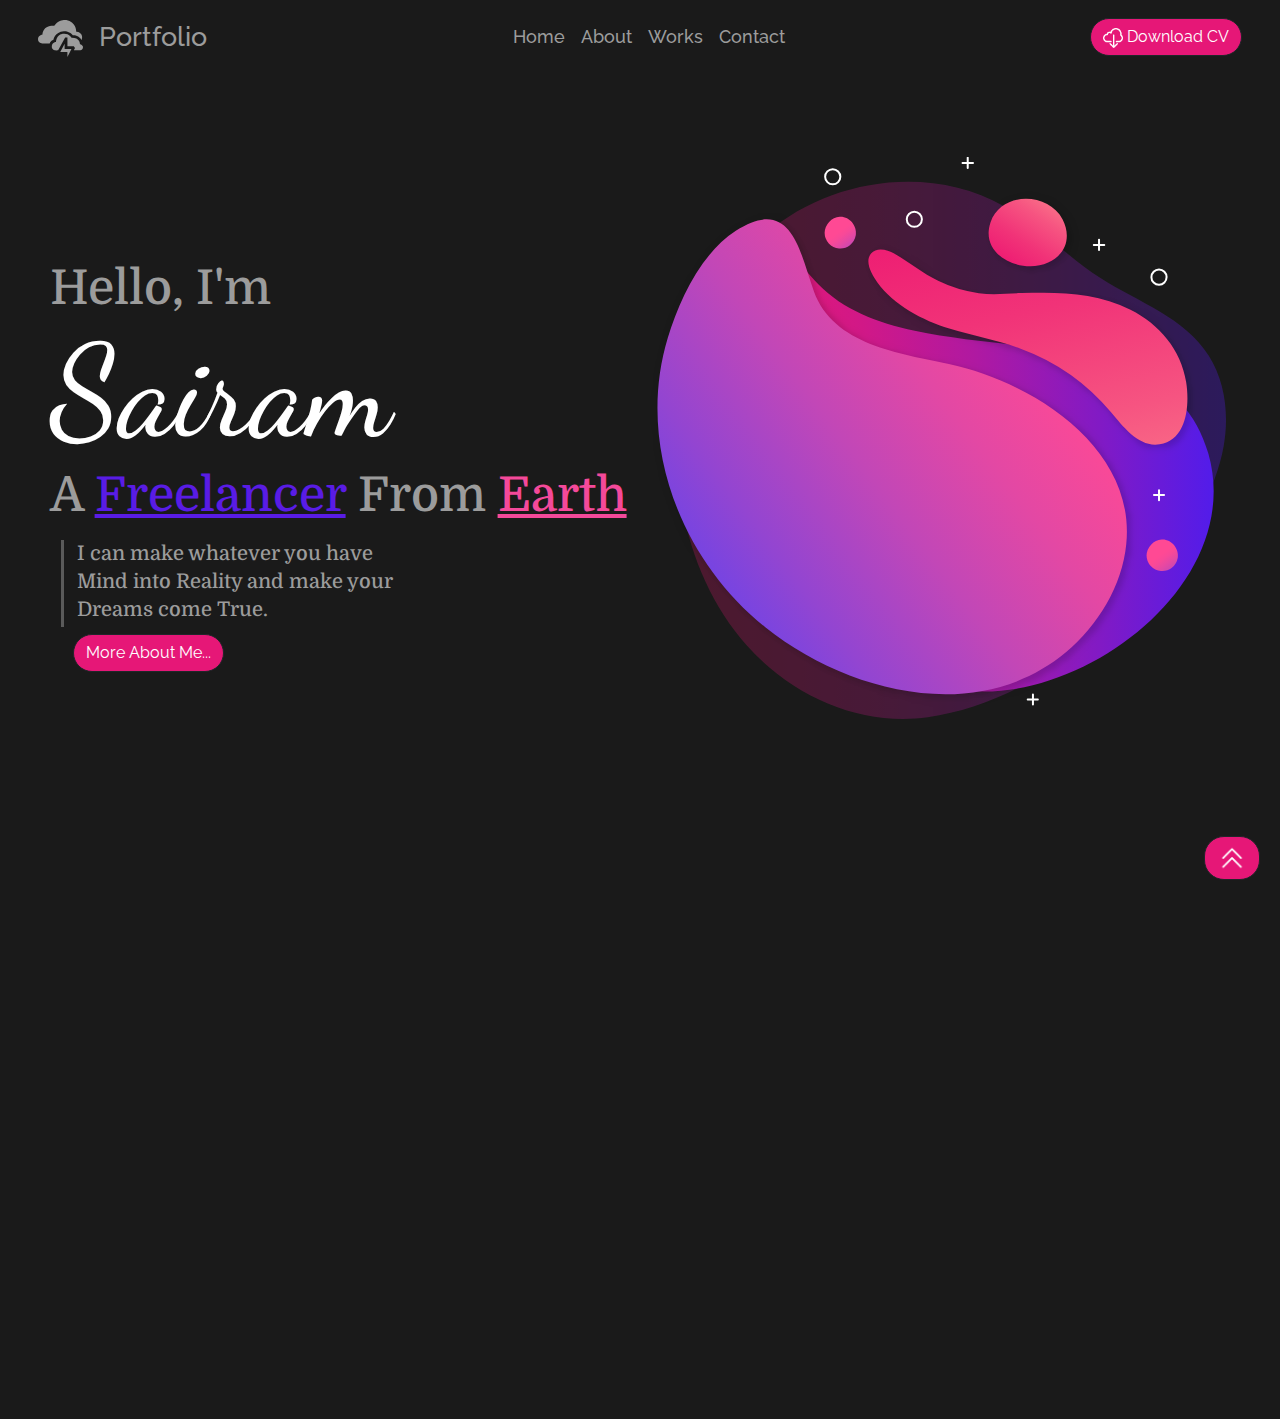
==== index.html @ 87755b5f "Landing ✅" ====
<!DOCTYPE html>
<html lang="en">

<head>
    <meta charset="UTF-8">
    <meta http-equiv="X-UA-Compatible" content="IE=edge">
    <meta name="viewport" content="width=device-width, initial-scale=1.0">
    <link rel="stylesheet" href="Bootstrap-5.2.2\css\bootstrap.min.css">
    <link rel="stylesheet" href="style.css">
    <link rel="shortcut icon" href="Assets\favicon.ico" type="image/x-icon">
    <script src="Bootstrap-5.2.2\js\bootstrap.min.js"></script>
    <link rel="preconnect" href="https://fonts.googleapis.com">
    <link rel="preconnect" href="https://fonts.gstatic.com" crossorigin>

    <!-- --------------------------------------Font--------------------------------------------- -->
    <link
        href="https://fonts.googleapis.com/css2?family=Dancing+Script:wght@400;500;600;700&family=Domine:wght@400;500;600;700&display=swap"
        rel="stylesheet">
    <link href="https://fonts.googleapis.com/css2?family=Raleway:ital,wght@0,100;0,300;0,400;1,100;1,400&display=swap" rel="stylesheet"> 
    <!-- --------------------------------------Font--------------------------------------------- -->


    <title>Portfolio</title>
</head>

<body>
    <section id="landing-page">
        <button class="btn btn-dark totop-btn" onclick="window.location.href='#landing-page';">
            <img class="top-arrow-img" src="Assets\up-arrow.png" alt="up-arrow-img">
        </button>
        <nav class="navbar navbar-expand-lg" style="background-color: rgb(26, 26, 26) ;">
            <div class="container-fluid fixed">
                <a class="navbar-brand" href="/index.html">
                    <img src="Assets\logo.svg" alt="logo" width="45" height="39">
                </a>
                <a class="navbar-brand nav-txt" href="/index.html">Portfolio</a>
                <button class="navbar-toggler custom-toggler" type="button" data-bs-toggle="collapse"
                    data-bs-target="#nav-item-collapse" aria-controls="navbarSupportedContent" aria-expanded="false"
                    aria-label="Toggle navigation">
                    <span class="navbar-toggler-icon "></span>
                </button>
                <div class="collapse navbar-collapse" id="nav-item-collapse">
                    <div class="item-nav">
                        <ul class="navbar-nav">
                            <li class="nav-item">
                                <a class="nav-link" href="#landing-page">Home</a>
                            </li>
                            <li class="nav-item">
                                <a class="nav-link" href="#about-page">About</a>
                            </li>
                            <li class="nav-item">
                                <a class="nav-link" href="#works-page">Works</a>
                            </li>
                            <li class="nav-item">
                                <a class="nav-link" href="#contact-page">Contact</a>
                            </li>
                            <a class="nav-link" href=""> </a>
                            </li>

                        </ul>
                    </div>
                    <button class="btn btn-dark common-btn" onclick="window.open('Assets\\Landing-img.svg')"><img
                            class="download-img" src="Assets\download-btn.png" alt=""> Download CV</button>
                </div>
            </div>
        </nav>
        <div class="landing container-fluid">
            <div class="landing-txt">
                <h4 class="sub-head" style="color: rgb(156, 156, 156);"> Hello, I'm</h4>
                <h1 class="sub-name">Sairam</h1>
                <h4 style="color: rgb(156, 156, 156);">A <span style="color: rgb(89,28,229);">Freelancer</span> From
                    <span style="color: #f4499a;">
                        Earth</span>
                </h4>
                <div class="sub-text" style="margin: 1% auto auto 2%;">
                    <div class="line" style="margin-right: 10px;height: 87px;width: 3px;"></div>
                    <h5 style="padding-left: 2.8%;">I can make whatever you have<br>
                        Mind into Reality and make your <br>
                        Dreams come True.</h5>
                    <button class="btn btn-dark common-btn" style="margin: 2px auto auto 12px;">More About Me...</button>
                </div>
            </div>
            <img class="landing-img" src="Assets\Landing-img.svg" alt="landing-img">
        </div>
        
    </section>

    <section id="about-page">
        <div class="about container-fluid">

        </div>
    </section>

    <section id="works-page">
        <div class="works container-fluid">

        </div>
    </section>

    <section id="contact-page">
        <div class="contact container-fluid" style="height: 700px; width:400px; color:#f4499a;">
        </div>
    </section>

</body>

</html>
---- style.css ----
/* ------------------------ID Selectors----------------------------- */
html { 
    scroll-behavior: smooth;
}

body {
    font-family: 'Raleway', sans-serif;
    font-weight: 200;
    height: 100%;
    padding: 0.2% 2% 0% 2%;
    background-color: rgb(26, 26, 26);
    max-width:1920px;
    margin: auto;
}

* {
    transition: all .25s linear;
    -o-transition: all .25s linear;
    -moz-transition: all .25s linear;
    -webkit-transition: all .25s linear;
}


/* --------------------------------------Common Elements------------------------------------------ */

.common-btn {
    background: rgba(230, 23, 119, 1);
    /* background: linear-gradient(90deg, rgba(237, 23, 113, 1) 0%, rgba(230, 23, 119, 1) 20%, rgba(209, 24, 135, 1) 40%, rgba(176, 25, 161, 1) 60%, rgba(129, 26, 197, 1) 80%, rgba(82, 28, 234, 1) 100%) no-repeat; */
    border-radius: 20px;
    color: rgb(255, 255, 255);
    font-size: 1rem;
}

.line {
    position: absolute;
    display: inline-block;
    background-color: rgb(90, 90, 90);
}

.totop-btn{
    position: fixed;
    background: rgba(230, 23, 119, 1);
    /* background: linear-gradient(90deg, rgba(237, 23, 113, 1) 0%, rgba(230, 23, 119, 1) 20%, rgba(209, 24, 135, 1) 40%, rgba(176, 25, 161, 1) 60%, rgba(129, 26, 197, 1) 80%, rgba(82, 28, 234, 1) 100%) no-repeat; */
    border-radius: 20px;
    right: 20px; 
    bottom: 20px;
}

.top-arrow-img{
    width: 30px;
}


/* -------------------------------------------------------------------------------- */
/* -----------------------------------Navbar--------------------------------------------- */


.nav-link {
    color: rgb(156, 156, 156);
    font-size: 1.1rem;
    font-weight: 500;
}

.nav-link:hover,
.nav-txt:hover {
    color: rgb(255, 255, 255);

}

.navbar-brand {
    font-size: 1.7rem;
    font-weight: 500;
    color: rgb(156, 156, 156);
}



.item-nav {
    font-size: 1.05rem;
    margin: auto;
}


.navbar-toggler {
    border-color: rgb(156, 156, 156);
    box-shadow: none;
}

.navbar-toggler-icon {
    background-image: url("data:image/svg+xml;charset=utf8,%3Csvg viewBox='0 0 32 32' xmlns='http://www.w3.org/2000/svg'%3E%3Cpath stroke='rgba(156, 156, 156,0.5)' stroke-width='2' stroke-linecap='round' stroke-miterlimit='10' d='M4 8h24M4 16h24M4 24h24'/%3E%3C/svg%3E");
}

.navbar-toggler:focus {
    box-shadow: none;
    border-color: rgb(255, 255, 255);
}

.download-img {
    height: 20px;
}


/* -------------------------------------------------------------------------------- */
/* ---------------------------------Landing page----------------------------------------------- */

.landing-img {
    padding-right: 1rem;
    width: 37rem;
    float: right;
  }

.landing-txt {
    padding-top: 8%;
    color: white;
    display: inline-block;
    padding-left: inherit;
}

.landing {
    margin-top: 7%;
    display: inline-block;
}


/* ------------------------ID Selectors----------------------------- */

span {
    text-decoration: underline;
}

h1 {
    font-size: 8rem;
    line-height: 93%;
    font-family: 'Dancing Script', cursive;
}

h4 {
    font-size: 3rem;
    line-height: 1.5;
    font-family: 'Domine', serif;
}

h5 {
    font-size: 1.25rem;
    line-height: 1.4;
    font-family: 'Domine', serif;
    color: rgb(156, 156, 156);
}


/* -------------------------------------------------------------------------------- */
/* -----------------------------------Responsive--------------------------------------------- */

/* ---------------------------------Tablet----------------------------------------------- */
/* @media only screen and (max-width: 1142px) {

    h1 {
        font-size: 7.5rem;
        line-height: 93%;
        font-family: 'Dancing Script', cursive;
    }

    h4 {
        font-size: 2.5rem;
        font-family: 'Domine', serif;
    }

    h5 {
        font-size: 1.25rem;
        font-family: 'Domine', serif;
        color: rgb(156, 156, 156);
    }

    .landing-img {
        visibility: collapse;
    }


} */

/* ---------------------------Mobile----------------------------------------------------- */

/* @media only screen and (max-width: 450px) {

    h1 {
        font-size: 8rem;
        line-height: 93%;
        font-family: 'Dancing Script', cursive;
    }

    h4 {
        font-size: 3rem;
        font-family: 'Domine', serif;
    }

    h5 {
        font-size: 1.25rem;
        font-family: 'Domine', serif;
        color: rgb(156, 156, 156);
    }

} */

/* -------------------------------------------------------------------------------- */
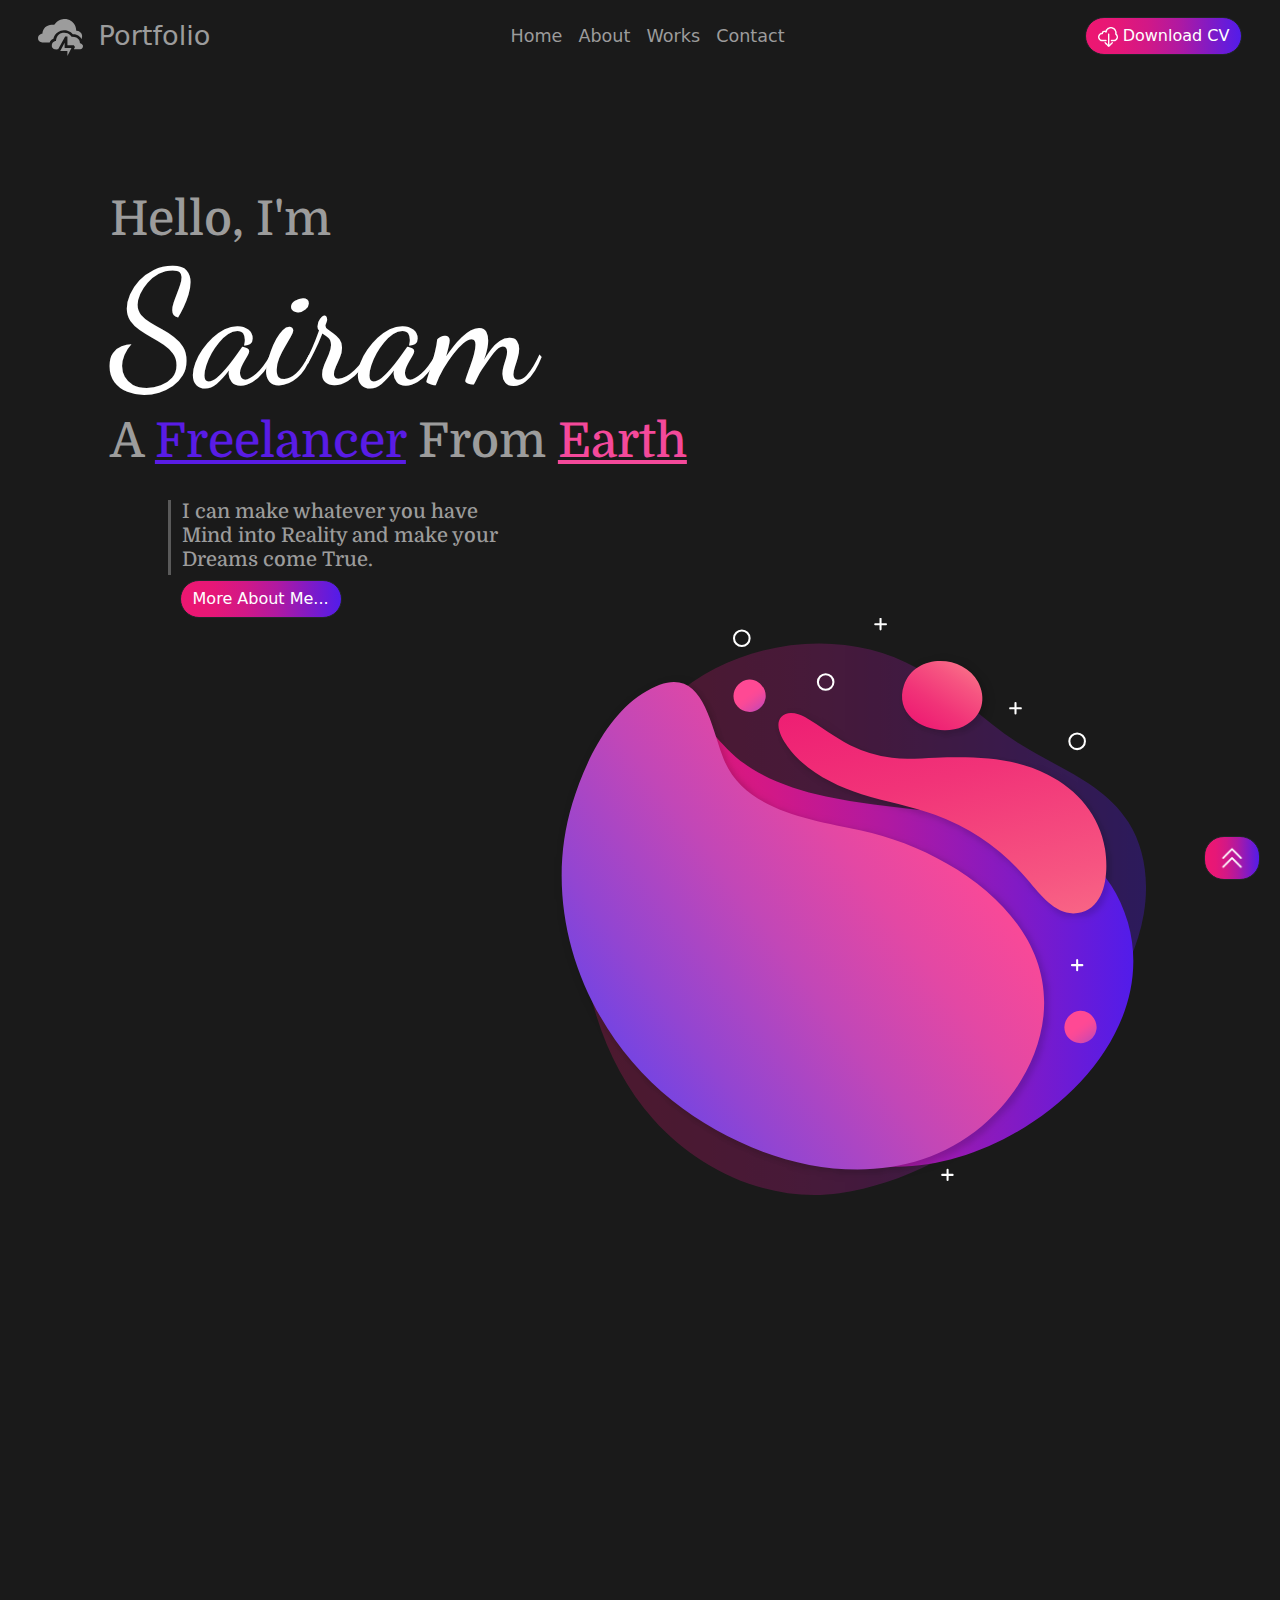
==== commit ed992cd9: "Landing ✅" ====
--- a/index.html
+++ b/index.html
@@ -11,24 +11,19 @@
     <script src="Bootstrap-5.2.2\js\bootstrap.min.js"></script>
     <link rel="preconnect" href="https://fonts.googleapis.com">
     <link rel="preconnect" href="https://fonts.gstatic.com" crossorigin>
-
-    <!-- --------------------------------------Font--------------------------------------------- -->
     <link
         href="https://fonts.googleapis.com/css2?family=Dancing+Script:wght@400;500;600;700&family=Domine:wght@400;500;600;700&display=swap"
         rel="stylesheet">
-    <link href="https://fonts.googleapis.com/css2?family=Raleway:ital,wght@0,100;0,300;0,400;1,100;1,400&display=swap" rel="stylesheet"> 
-    <!-- --------------------------------------Font--------------------------------------------- -->
-
-
     <title>Portfolio</title>
 </head>
 
 <body>
     <section id="landing-page">
+
         <button class="btn btn-dark totop-btn" onclick="window.location.href='#landing-page';">
             <img class="top-arrow-img" src="Assets\up-arrow.png" alt="up-arrow-img">
         </button>
-        <nav class="navbar navbar-expand-lg" style="background-color: rgb(26, 26, 26) ;">
+        <nav class="navbar navbar-expand-lg">
             <div class="container-fluid fixed">
                 <a class="navbar-brand" href="/index.html">
                     <img src="Assets\logo.svg" alt="logo" width="45" height="39">
@@ -72,12 +67,12 @@
                     <span style="color: #f4499a;">
                         Earth</span>
                 </h4>
-                <div class="sub-text" style="margin: 1% auto auto 2%;">
-                    <div class="line" style="margin-right: 10px;height: 87px;width: 3px;"></div>
+                <div class="sub-text" style="margin: 5% auto auto 10%;">
+                    <div class="line" style="margin-right: 10px;height: 75px;width: 3px;"></div>
                     <h5 style="padding-left: 2.8%;">I can make whatever you have<br>
                         Mind into Reality and make your <br>
                         Dreams come True.</h5>
-                    <button class="btn btn-dark common-btn" style="margin: 2px auto auto 12px;">More About Me...</button>
+                    <button class="btn btn-dark common-btn" style="margin-left: 12px;">More About Me...</button>
                 </div>
             </div>
             <img class="landing-img" src="Assets\Landing-img.svg" alt="landing-img">
--- a/style.css
+++ b/style.css
@@ -4,8 +4,6 @@
 }
 
 body {
-    font-family: 'Raleway', sans-serif;
-    font-weight: 200;
     height: 100%;
     padding: 0.2% 2% 0% 2%;
     background-color: rgb(26, 26, 26);
@@ -24,8 +22,7 @@
 /* --------------------------------------Common Elements------------------------------------------ */
 
 .common-btn {
-    background: rgba(230, 23, 119, 1);
-    /* background: linear-gradient(90deg, rgba(237, 23, 113, 1) 0%, rgba(230, 23, 119, 1) 20%, rgba(209, 24, 135, 1) 40%, rgba(176, 25, 161, 1) 60%, rgba(129, 26, 197, 1) 80%, rgba(82, 28, 234, 1) 100%) no-repeat; */
+    background: linear-gradient(90deg, rgba(237, 23, 113, 1) 0%, rgba(230, 23, 119, 1) 20%, rgba(209, 24, 135, 1) 40%, rgba(176, 25, 161, 1) 60%, rgba(129, 26, 197, 1) 80%, rgba(82, 28, 234, 1) 100%) no-repeat;
     border-radius: 20px;
     color: rgb(255, 255, 255);
     font-size: 1rem;
@@ -39,8 +36,7 @@
 
 .totop-btn{
     position: fixed;
-    background: rgba(230, 23, 119, 1);
-    /* background: linear-gradient(90deg, rgba(237, 23, 113, 1) 0%, rgba(230, 23, 119, 1) 20%, rgba(209, 24, 135, 1) 40%, rgba(176, 25, 161, 1) 60%, rgba(129, 26, 197, 1) 80%, rgba(82, 28, 234, 1) 100%) no-repeat; */
+    background: linear-gradient(90deg, rgba(237, 23, 113, 1) 0%, rgba(230, 23, 119, 1) 20%, rgba(209, 24, 135, 1) 40%, rgba(176, 25, 161, 1) 60%, rgba(129, 26, 197, 1) 80%, rgba(82, 28, 234, 1) 100%) no-repeat;
     border-radius: 20px;
     right: 20px; 
     bottom: 20px;
@@ -58,7 +54,6 @@
 .nav-link {
     color: rgb(156, 156, 156);
     font-size: 1.1rem;
-    font-weight: 500;
 }
 
 .nav-link:hover,
@@ -104,20 +99,20 @@
 /* ---------------------------------Landing page----------------------------------------------- */
 
 .landing-img {
-    padding-right: 1rem;
-    width: 37rem;
+    padding-right: 6rem;
+    width: 43rem;
     float: right;
   }
 
 .landing-txt {
-    padding-top: 8%;
+    padding-top: 72px;
     color: white;
     display: inline-block;
-    padding-left: inherit;
+    padding-left: 6%;
 }
 
 .landing {
-    margin-top: 7%;
+    margin-top: 4%;
     display: inline-block;
 }
 
@@ -129,20 +124,18 @@
 }
 
 h1 {
-    font-size: 8rem;
+    font-size: 10rem;
     line-height: 93%;
     font-family: 'Dancing Script', cursive;
 }
 
 h4 {
     font-size: 3rem;
-    line-height: 1.5;
     font-family: 'Domine', serif;
 }
 
 h5 {
     font-size: 1.25rem;
-    line-height: 1.4;
     font-family: 'Domine', serif;
     color: rgb(156, 156, 156);
 }
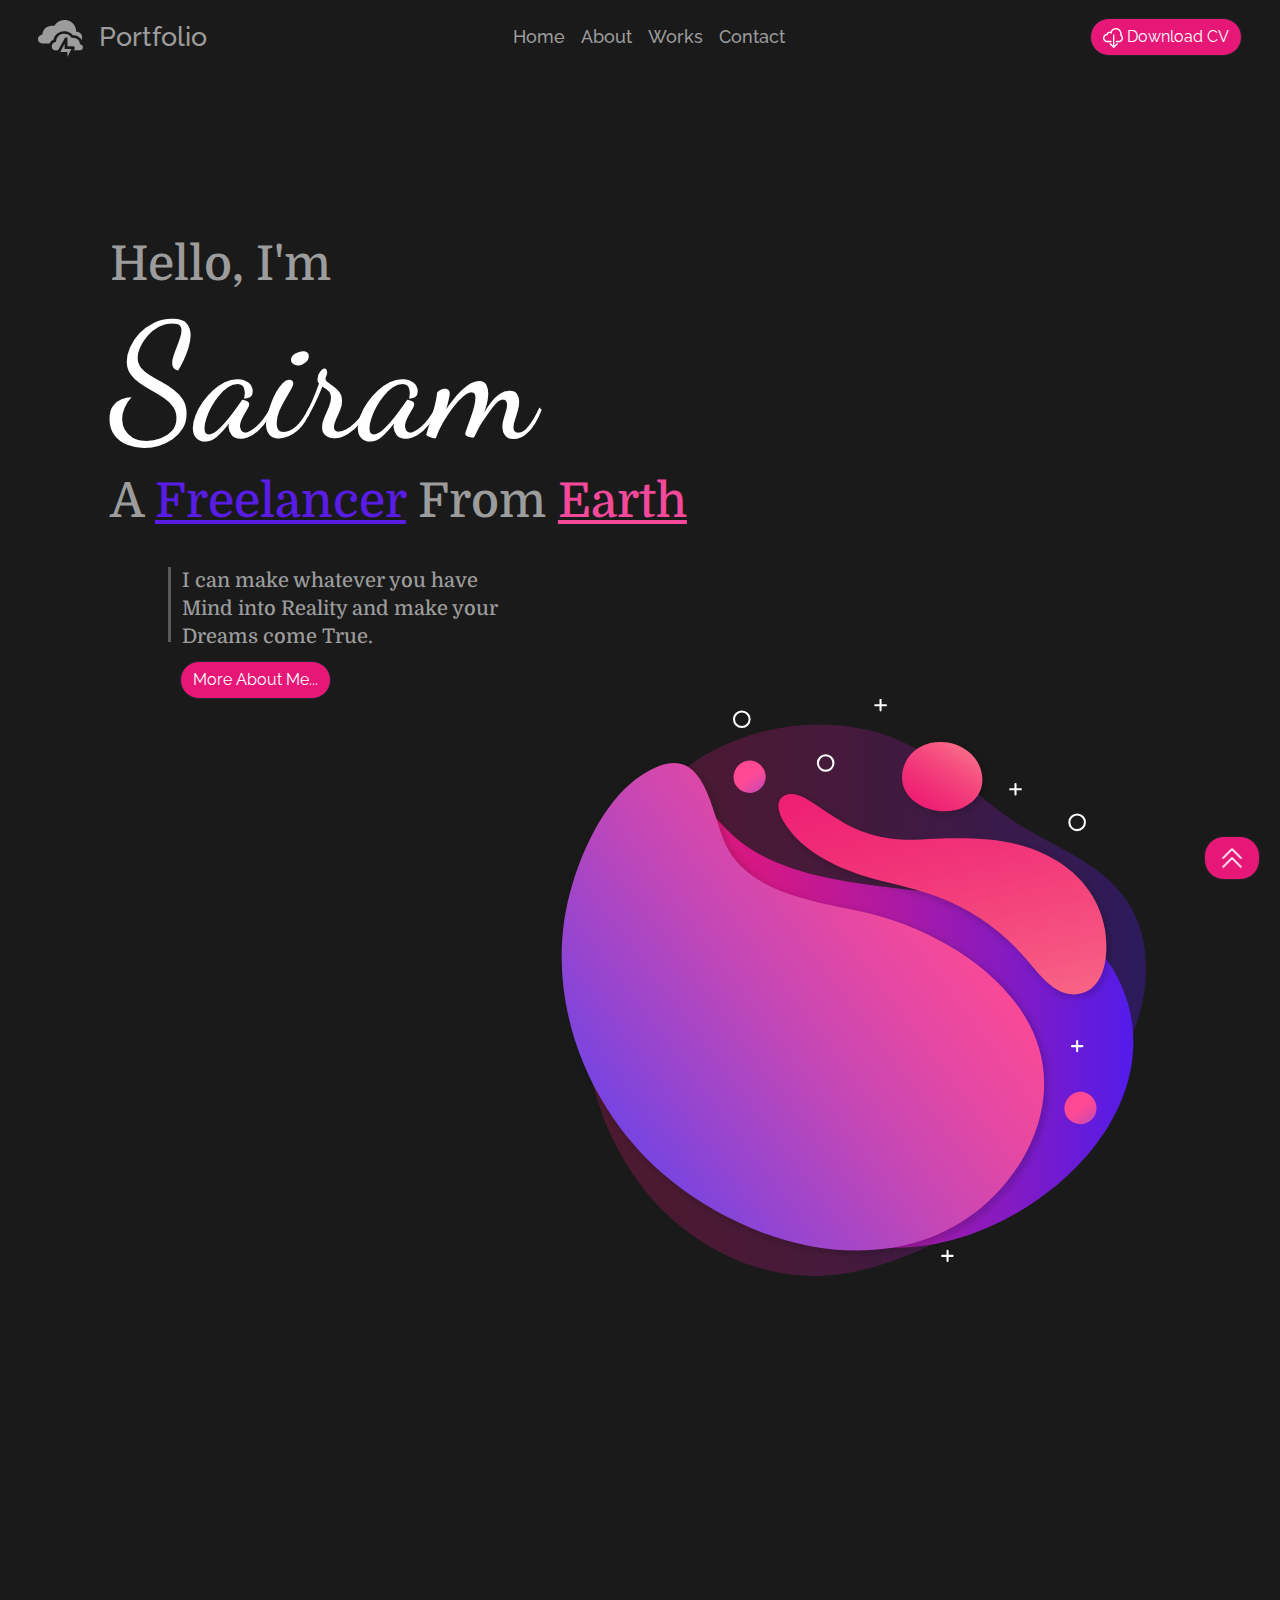
==== commit fe2afe3e: "Merge branch 'master' of https://github.com/26th-Official/Web-dev" ====
--- a/index.html
+++ b/index.html
@@ -11,19 +11,24 @@
     <script src="Bootstrap-5.2.2\js\bootstrap.min.js"></script>
     <link rel="preconnect" href="https://fonts.googleapis.com">
     <link rel="preconnect" href="https://fonts.gstatic.com" crossorigin>
+
+    <!-- --------------------------------------Font--------------------------------------------- -->
     <link
         href="https://fonts.googleapis.com/css2?family=Dancing+Script:wght@400;500;600;700&family=Domine:wght@400;500;600;700&display=swap"
         rel="stylesheet">
+    <link href="https://fonts.googleapis.com/css2?family=Raleway:ital,wght@0,100;0,300;0,400;1,100;1,400&display=swap" rel="stylesheet"> 
+    <!-- --------------------------------------Font--------------------------------------------- -->
+
+
     <title>Portfolio</title>
 </head>
 
 <body>
-    <section id="landing-page">
-
-        <button class="btn btn-dark totop-btn" onclick="window.location.href='#landing-page';">
+    <section id="Home">
+        <button class="btn btn-dark totop-btn" onclick="window.location.href='#Home';">
             <img class="top-arrow-img" src="Assets\up-arrow.png" alt="up-arrow-img">
         </button>
-        <nav class="navbar navbar-expand-lg">
+        <nav class="navbar navbar-expand-lg" style="background-color: rgb(26, 26, 26) ;">
             <div class="container-fluid fixed">
                 <a class="navbar-brand" href="/index.html">
                     <img src="Assets\logo.svg" alt="logo" width="45" height="39">
@@ -38,7 +43,7 @@
                     <div class="item-nav">
                         <ul class="navbar-nav">
                             <li class="nav-item">
-                                <a class="nav-link" href="#landing-page">Home</a>
+                                <a class="nav-link" href="#Home">Home</a>
                             </li>
                             <li class="nav-item">
                                 <a class="nav-link" href="#about-page">About</a>
@@ -72,7 +77,7 @@
                     <h5 style="padding-left: 2.8%;">I can make whatever you have<br>
                         Mind into Reality and make your <br>
                         Dreams come True.</h5>
-                    <button class="btn btn-dark common-btn" style="margin-left: 12px;">More About Me...</button>
+                    <button class="btn btn-dark common-btn" style="margin: 2px auto auto 12px;">More About Me...</button>
                 </div>
             </div>
             <img class="landing-img" src="Assets\Landing-img.svg" alt="landing-img">
--- a/style.css
+++ b/style.css
@@ -4,6 +4,8 @@
 }
 
 body {
+    font-family: 'Raleway', sans-serif;
+    font-weight: 200;
     height: 100%;
     padding: 0.2% 2% 0% 2%;
     background-color: rgb(26, 26, 26);
@@ -22,7 +24,8 @@
 /* --------------------------------------Common Elements------------------------------------------ */
 
 .common-btn {
-    background: linear-gradient(90deg, rgba(237, 23, 113, 1) 0%, rgba(230, 23, 119, 1) 20%, rgba(209, 24, 135, 1) 40%, rgba(176, 25, 161, 1) 60%, rgba(129, 26, 197, 1) 80%, rgba(82, 28, 234, 1) 100%) no-repeat;
+    background: rgba(230, 23, 119, 1);
+    /* background: linear-gradient(90deg, rgba(237, 23, 113, 1) 0%, rgba(230, 23, 119, 1) 20%, rgba(209, 24, 135, 1) 40%, rgba(176, 25, 161, 1) 60%, rgba(129, 26, 197, 1) 80%, rgba(82, 28, 234, 1) 100%) no-repeat; */
     border-radius: 20px;
     color: rgb(255, 255, 255);
     font-size: 1rem;
@@ -36,7 +39,8 @@
 
 .totop-btn{
     position: fixed;
-    background: linear-gradient(90deg, rgba(237, 23, 113, 1) 0%, rgba(230, 23, 119, 1) 20%, rgba(209, 24, 135, 1) 40%, rgba(176, 25, 161, 1) 60%, rgba(129, 26, 197, 1) 80%, rgba(82, 28, 234, 1) 100%) no-repeat;
+    background: rgba(230, 23, 119, 1);
+    /* background: linear-gradient(90deg, rgba(237, 23, 113, 1) 0%, rgba(230, 23, 119, 1) 20%, rgba(209, 24, 135, 1) 40%, rgba(176, 25, 161, 1) 60%, rgba(129, 26, 197, 1) 80%, rgba(82, 28, 234, 1) 100%) no-repeat; */
     border-radius: 20px;
     right: 20px; 
     bottom: 20px;
@@ -54,12 +58,16 @@
 .nav-link {
     color: rgb(156, 156, 156);
     font-size: 1.1rem;
+    font-weight: 500;
+}
+
+.navbar-brand:focus{
+    color: rgb(156, 156, 156);
 }
 
 .nav-link:hover,
 .nav-txt:hover {
     color: rgb(255, 255, 255);
-
 }
 
 .navbar-brand {
@@ -112,7 +120,7 @@
 }
 
 .landing {
-    margin-top: 4%;
+    margin-top: 7%;
     display: inline-block;
 }
 
@@ -131,11 +139,13 @@
 
 h4 {
     font-size: 3rem;
+    line-height: 1.5;
     font-family: 'Domine', serif;
 }
 
 h5 {
     font-size: 1.25rem;
+    line-height: 1.4;
     font-family: 'Domine', serif;
     color: rgb(156, 156, 156);
 }
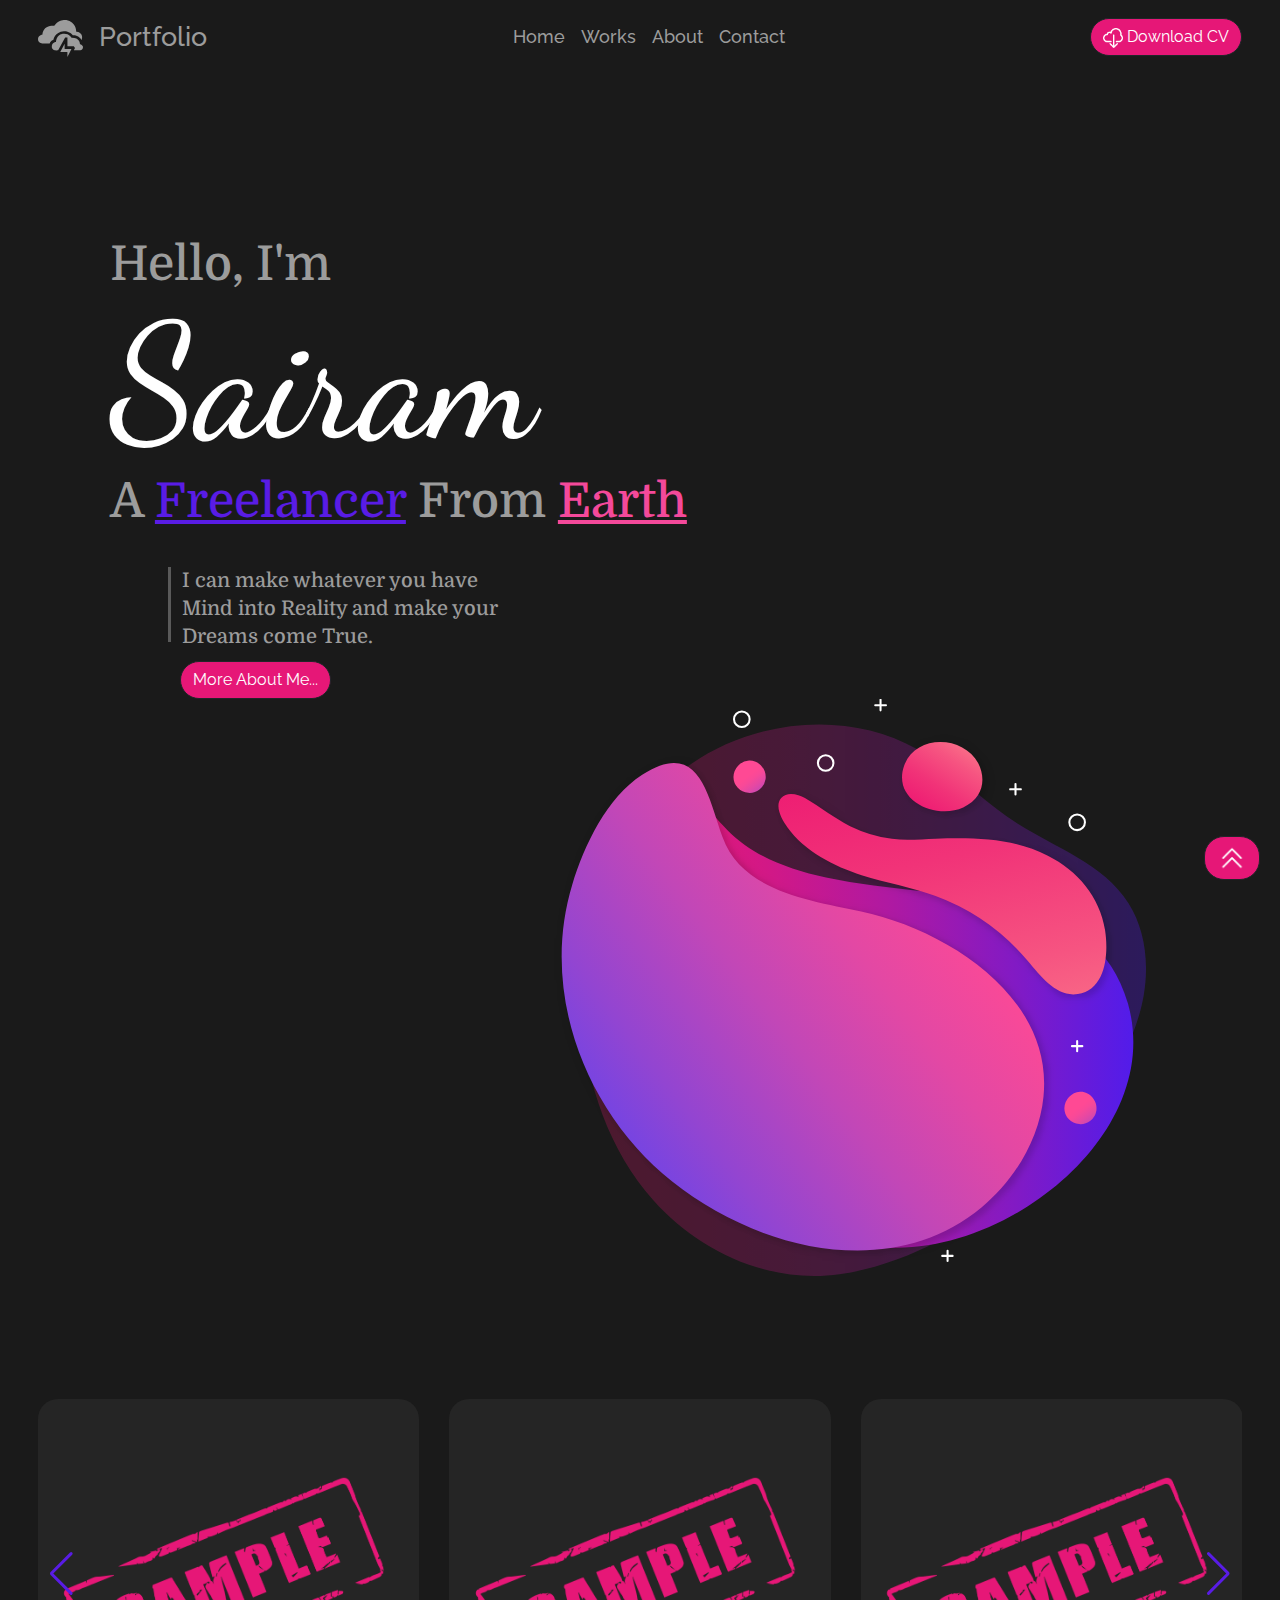
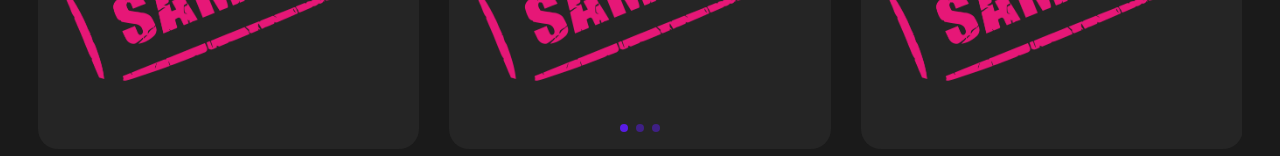
==== commit c412dd6d: "V1" ====
--- a/index.html
+++ b/index.html
@@ -5,10 +5,10 @@
     <meta charset="UTF-8">
     <meta http-equiv="X-UA-Compatible" content="IE=edge">
     <meta name="viewport" content="width=device-width, initial-scale=1.0">
-    <link rel="stylesheet" href="Bootstrap-5.2.2\css\bootstrap.min.css">
+    <link rel="stylesheet" href="Script\Bootstrap-5.2.2\css\bootstrap.min.css">
     <link rel="stylesheet" href="style.css">
     <link rel="shortcut icon" href="Assets\favicon.ico" type="image/x-icon">
-    <script src="Bootstrap-5.2.2\js\bootstrap.min.js"></script>
+    <script src="Script\Bootstrap-5.2.2\js\bootstrap.min.js"></script>
     <link rel="preconnect" href="https://fonts.googleapis.com">
     <link rel="preconnect" href="https://fonts.gstatic.com" crossorigin>
 
@@ -18,16 +18,23 @@
         rel="stylesheet">
     <link href="https://fonts.googleapis.com/css2?family=Raleway:ital,wght@0,100;0,300;0,400;1,100;1,400&display=swap" rel="stylesheet"> 
     <!-- --------------------------------------Font--------------------------------------------- -->
+    <!-- --------------------------------------Swiper--------------------------------------------- -->
+
+    <link rel="stylesheet" href="swiper.css">
+    <link rel="stylesheet" href="Script\Swiper-js\css\swiper-bundle.min.css">
+    <script src="Script\Swiper-js\js\swiper-bundle.min.js"></script>
+
+    <!-- --------------------------------------Swiper--------------------------------------------- -->
 
 
     <title>Portfolio</title>
 </head>
 
 <body>
+    <button class="btn btn-dark totop-btn" onclick="window.location.href='#Home';">
+        <img class="top-arrow-img" src="Assets\up-arrow.png" alt="up-arrow-img">
+    </button>
     <section id="Home">
-        <button class="btn btn-dark totop-btn" onclick="window.location.href='#Home';">
-            <img class="top-arrow-img" src="Assets\up-arrow.png" alt="up-arrow-img">
-        </button>
         <nav class="navbar navbar-expand-lg" style="background-color: rgb(26, 26, 26) ;">
             <div class="container-fluid fixed">
                 <a class="navbar-brand" href="/index.html">
@@ -46,10 +53,10 @@
                                 <a class="nav-link" href="#Home">Home</a>
                             </li>
                             <li class="nav-item">
-                                <a class="nav-link" href="#about-page">About</a>
+                                <a class="nav-link" href="#works-page">Works</a>
                             </li>
                             <li class="nav-item">
-                                <a class="nav-link" href="#works-page">Works</a>
+                                <a class="nav-link" href="#about-page">About</a>
                             </li>
                             <li class="nav-item">
                                 <a class="nav-link" href="#contact-page">Contact</a>
@@ -85,23 +92,74 @@
         
     </section>
 
+    <section id="works-page">
+        <div class="works container-fluid">
+            <div class="swiper mySwiper">
+                <div class="swiper-wrapper">
+                  <div class="swiper-slide">
+                    <img src="Assets\Swiper.png" alt="swiper-img">
+                  </div>
+                  <div class="swiper-slide">
+                    <img src="Assets\Swiper.png" alt="swiper-img">
+                  </div>
+                  <div class="swiper-slide">
+                    <img src="Assets\Swiper.png" alt="swiper-img">
+                  </div>
+                  <div class="swiper-slide">
+                    <img src="Assets\Swiper.png" alt="swiper-img">
+                  </div>
+                  <div class="swiper-slide">
+                    <img src="Assets\Swiper.png" alt="swiper-img">
+                  </div>
+                  <div class="swiper-slide">
+                    <img src="Assets\Swiper.png" alt="swiper-img">
+                  </div>
+                  <div class="swiper-slide">
+                    <img src="Assets\Swiper.png" alt="swiper-img">
+                  </div>
+                  <div class="swiper-slide">
+                    <img src="Assets\Swiper.png" alt="swiper-img">
+                  </div>
+                  <div class="swiper-slide">
+                    <img src="Assets\Swiper.png" alt="swiper-img">
+                  </div>
+                </div>
+                <div class="swiper-button-next"></div>
+                <div class="swiper-button-prev"></div>
+                <div class="swiper-pagination"></div>
+              </div>
+
+        </div>
+        <script>
+            var swiper = new Swiper(".mySwiper", {
+              slidesPerView: 3,
+              spaceBetween: 30,
+              slidesPerGroup: 3,
+              loop: true,
+              loopFillGroupWithBlank: true,
+              pagination: {
+                el: ".swiper-pagination",
+                clickable: true,
+              },
+              navigation: {
+                nextEl: ".swiper-button-next",
+                prevEl: ".swiper-button-prev",
+              },
+            });
+          </script>
+    </section>
+
+    <section id="contact-page">
+        <div class="contact container-fluid">
+
+        </div>
+    </section>
+    
     <section id="about-page">
         <div class="about container-fluid">
 
         </div>
     </section>
 
-    <section id="works-page">
-        <div class="works container-fluid">
-
-        </div>
-    </section>
-
-    <section id="contact-page">
-        <div class="contact container-fluid" style="height: 700px; width:400px; color:#f4499a;">
-        </div>
-    </section>
-
 </body>
-
 </html>--- a/style.css
+++ b/style.css
@@ -21,6 +21,29 @@
 }
 
 
+span {
+    text-decoration: underline;
+}
+
+h1 {
+    font-size: 10rem;
+    line-height: 93%;
+    font-family: 'Dancing Script', cursive;
+}
+
+h4 {
+    font-size: 3rem;
+    line-height: 1.5;
+    font-family: 'Domine', serif;
+}
+
+h5 {
+    font-size: 1.25rem;
+    line-height: 1.4;
+    font-family: 'Domine', serif;
+    color: rgb(156, 156, 156);
+}
+
 /* --------------------------------------Common Elements------------------------------------------ */
 
 .common-btn {
@@ -39,11 +62,12 @@
 
 .totop-btn{
     position: fixed;
-    background: rgba(230, 23, 119, 1);
+    background: rgb(230, 23, 119);
     /* background: linear-gradient(90deg, rgba(237, 23, 113, 1) 0%, rgba(230, 23, 119, 1) 20%, rgba(209, 24, 135, 1) 40%, rgba(176, 25, 161, 1) 60%, rgba(129, 26, 197, 1) 80%, rgba(82, 28, 234, 1) 100%) no-repeat; */
     border-radius: 20px;
     right: 20px; 
     bottom: 20px;
+    z-index: 99;
 }
 
 .top-arrow-img{
@@ -124,34 +148,23 @@
     display: inline-block;
 }
 
-
-/* ------------------------ID Selectors----------------------------- */
-
-span {
-    text-decoration: underline;
-}
-
-h1 {
-    font-size: 10rem;
-    line-height: 93%;
-    font-family: 'Dancing Script', cursive;
-}
-
-h4 {
-    font-size: 3rem;
-    line-height: 1.5;
-    font-family: 'Domine', serif;
-}
-
-h5 {
-    font-size: 1.25rem;
-    line-height: 1.4;
-    font-family: 'Domine', serif;
-    color: rgb(156, 156, 156);
-}
-
-
-/* -------------------------------------------------------------------------------- */
+/* -------------------------------------------------------------------------------- */
+/* ---------------------------------Works page----------------------------------------------- */
+
+.works {
+
+    margin-top: 10%;
+    display: inline-block;
+    height: 350px;
+
+
+
+/* -------------------------------------------------------------------------------- */
+
+
+
+
+
 /* -----------------------------------Responsive--------------------------------------------- */
 
 /* ---------------------------------Tablet----------------------------------------------- */
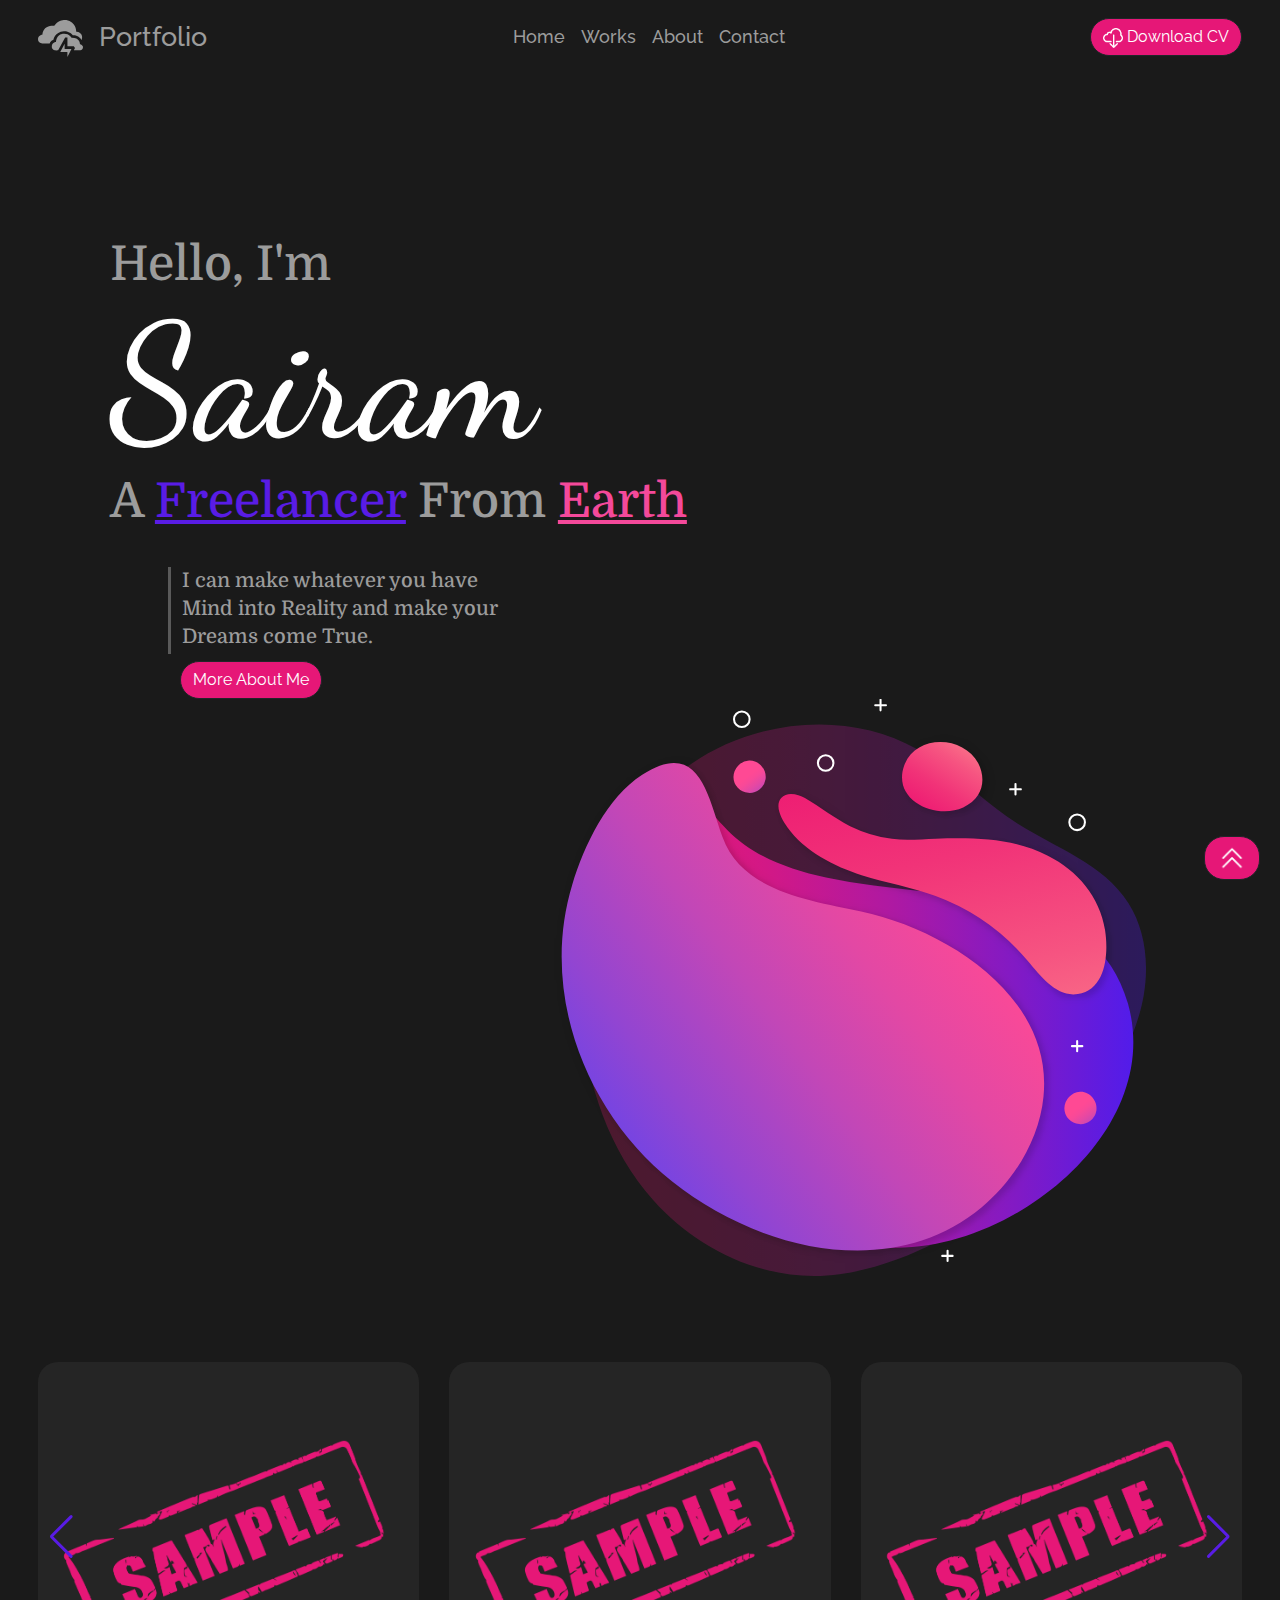
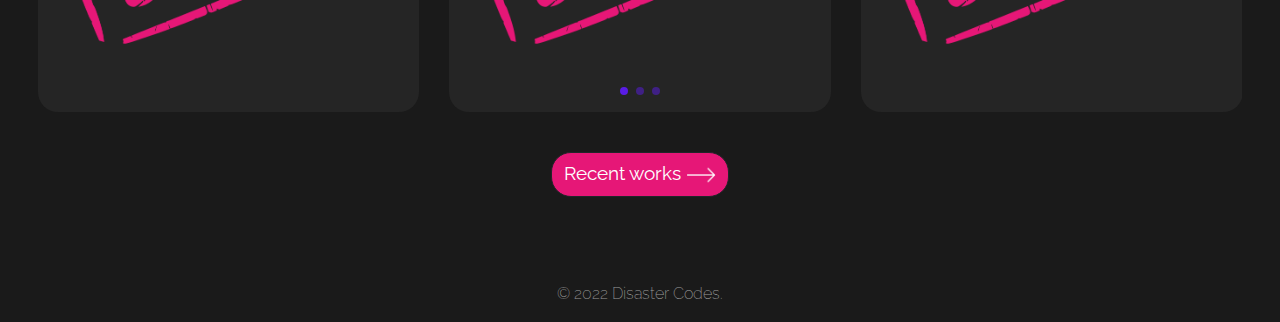
==== commit 7a669b3c: "Works ✅" ====
--- a/index.html
+++ b/index.html
@@ -80,11 +80,11 @@
                         Earth</span>
                 </h4>
                 <div class="sub-text" style="margin: 5% auto auto 10%;">
-                    <div class="line" style="margin-right: 10px;height: 75px;width: 3px;"></div>
+                    <div class="line" style="margin-right: 10px;height: 87px;width: 3px;"></div>
                     <h5 style="padding-left: 2.8%;">I can make whatever you have<br>
                         Mind into Reality and make your <br>
                         Dreams come True.</h5>
-                    <button class="btn btn-dark common-btn" style="margin: 2px auto auto 12px;">More About Me...</button>
+                    <button class="btn btn-dark common-btn" style="margin: 2px auto auto 12px;">More About Me</button>
                 </div>
             </div>
             <img class="landing-img" src="Assets\Landing-img.svg" alt="landing-img">
@@ -96,7 +96,7 @@
         <div class="works container-fluid">
             <div class="swiper mySwiper">
                 <div class="swiper-wrapper">
-                  <div class="swiper-slide">
+                  <div class="swiper-slide" onclick=>
                     <img src="Assets\Swiper.png" alt="swiper-img">
                   </div>
                   <div class="swiper-slide">
@@ -128,8 +128,12 @@
                 <div class="swiper-button-prev"></div>
                 <div class="swiper-pagination"></div>
               </div>
+              <div class="text-center" style="margin: 40px auto 5px auto;">
+                <button class="btn btn-dark common-btn" style="font-size: 1.2rem;">Recent works 
+                <img class="right-arrow" src="Assets\right-arrow.png" alt="arrow-img"></button>
+        </div>
 
-        </div>
+      </div>
         <script>
             var swiper = new Swiper(".mySwiper", {
               slidesPerView: 3,
@@ -161,5 +165,11 @@
         </div>
     </section>
 
+    <section id="footer">
+      <div class="footer container-fluid">
+          <p style="padding-top: 10px;">© 2022 Disaster Codes.</p>
+      </div>
+  </section>
+
 </body>
 </html>--- a/style.css
+++ b/style.css
@@ -1,25 +1,26 @@
 /* ------------------------ID Selectors----------------------------- */
-html { 
+html {
     scroll-behavior: smooth;
 }
 
 body {
-    font-family: 'Raleway', sans-serif;
+    font-family: "Raleway", sans-serif;
     font-weight: 200;
     height: 100%;
     padding: 0.2% 2% 0% 2%;
     background-color: rgb(26, 26, 26);
-    max-width:1920px;
+    max-width: 1920px;
     margin: auto;
 }
 
+
+
 * {
-    transition: all .25s linear;
-    -o-transition: all .25s linear;
-    -moz-transition: all .25s linear;
-    -webkit-transition: all .25s linear;
-}
-
+    transition: all 0.25s linear;
+    -o-transition: all 0.25s linear;
+    -moz-transition: all 0.25s linear;
+    -webkit-transition: all 0.25s linear;
+}
 
 span {
     text-decoration: underline;
@@ -28,19 +29,19 @@
 h1 {
     font-size: 10rem;
     line-height: 93%;
-    font-family: 'Dancing Script', cursive;
+    font-family: "Dancing Script", cursive;
 }
 
 h4 {
     font-size: 3rem;
     line-height: 1.5;
-    font-family: 'Domine', serif;
+    font-family: "Domine", serif;
 }
 
 h5 {
     font-size: 1.25rem;
     line-height: 1.4;
-    font-family: 'Domine', serif;
+    font-family: "Domine", serif;
     color: rgb(156, 156, 156);
 }
 
@@ -54,30 +55,30 @@
     font-size: 1rem;
 }
 
+
+
 .line {
     position: absolute;
     display: inline-block;
     background-color: rgb(90, 90, 90);
 }
 
-.totop-btn{
+.totop-btn {
     position: fixed;
     background: rgb(230, 23, 119);
     /* background: linear-gradient(90deg, rgba(237, 23, 113, 1) 0%, rgba(230, 23, 119, 1) 20%, rgba(209, 24, 135, 1) 40%, rgba(176, 25, 161, 1) 60%, rgba(129, 26, 197, 1) 80%, rgba(82, 28, 234, 1) 100%) no-repeat; */
     border-radius: 20px;
-    right: 20px; 
+    right: 20px;
     bottom: 20px;
     z-index: 99;
 }
 
-.top-arrow-img{
+.top-arrow-img {
     width: 30px;
 }
 
-
 /* -------------------------------------------------------------------------------- */
 /* -----------------------------------Navbar--------------------------------------------- */
-
 
 .nav-link {
     color: rgb(156, 156, 156);
@@ -85,7 +86,7 @@
     font-weight: 500;
 }
 
-.navbar-brand:focus{
+.navbar-brand:focus {
     color: rgb(156, 156, 156);
 }
 
@@ -100,14 +101,11 @@
     color: rgb(156, 156, 156);
 }
 
-
-
 .item-nav {
     font-size: 1.05rem;
     margin: auto;
 }
 
-
 .navbar-toggler {
     border-color: rgb(156, 156, 156);
     box-shadow: none;
@@ -125,7 +123,6 @@
 .download-img {
     height: 20px;
 }
-
 
 /* -------------------------------------------------------------------------------- */
 /* ---------------------------------Landing page----------------------------------------------- */
@@ -134,7 +131,7 @@
     padding-right: 6rem;
     width: 43rem;
     float: right;
-  }
+}
 
 .landing-txt {
     padding-top: 72px;
@@ -152,18 +149,27 @@
 /* ---------------------------------Works page----------------------------------------------- */
 
 .works {
-
-    margin-top: 10%;
+    margin-top: 7%;
     display: inline-block;
     height: 350px;
-
-
-
-/* -------------------------------------------------------------------------------- */
-
-
-
-
+}
+
+.right-arrow{
+    height: 30px;
+}
+
+
+
+/* -------------------------------------------------------------------------------- */
+/* ---------------------------------footer----------------------------------------------- */
+
+.footer {
+    margin-top: 7%;
+    text-align: center;
+    color: rgb(156, 156, 156);
+}
+
+/* -------------------------------------------------------------------------------- */
 
 /* -----------------------------------Responsive--------------------------------------------- */
 
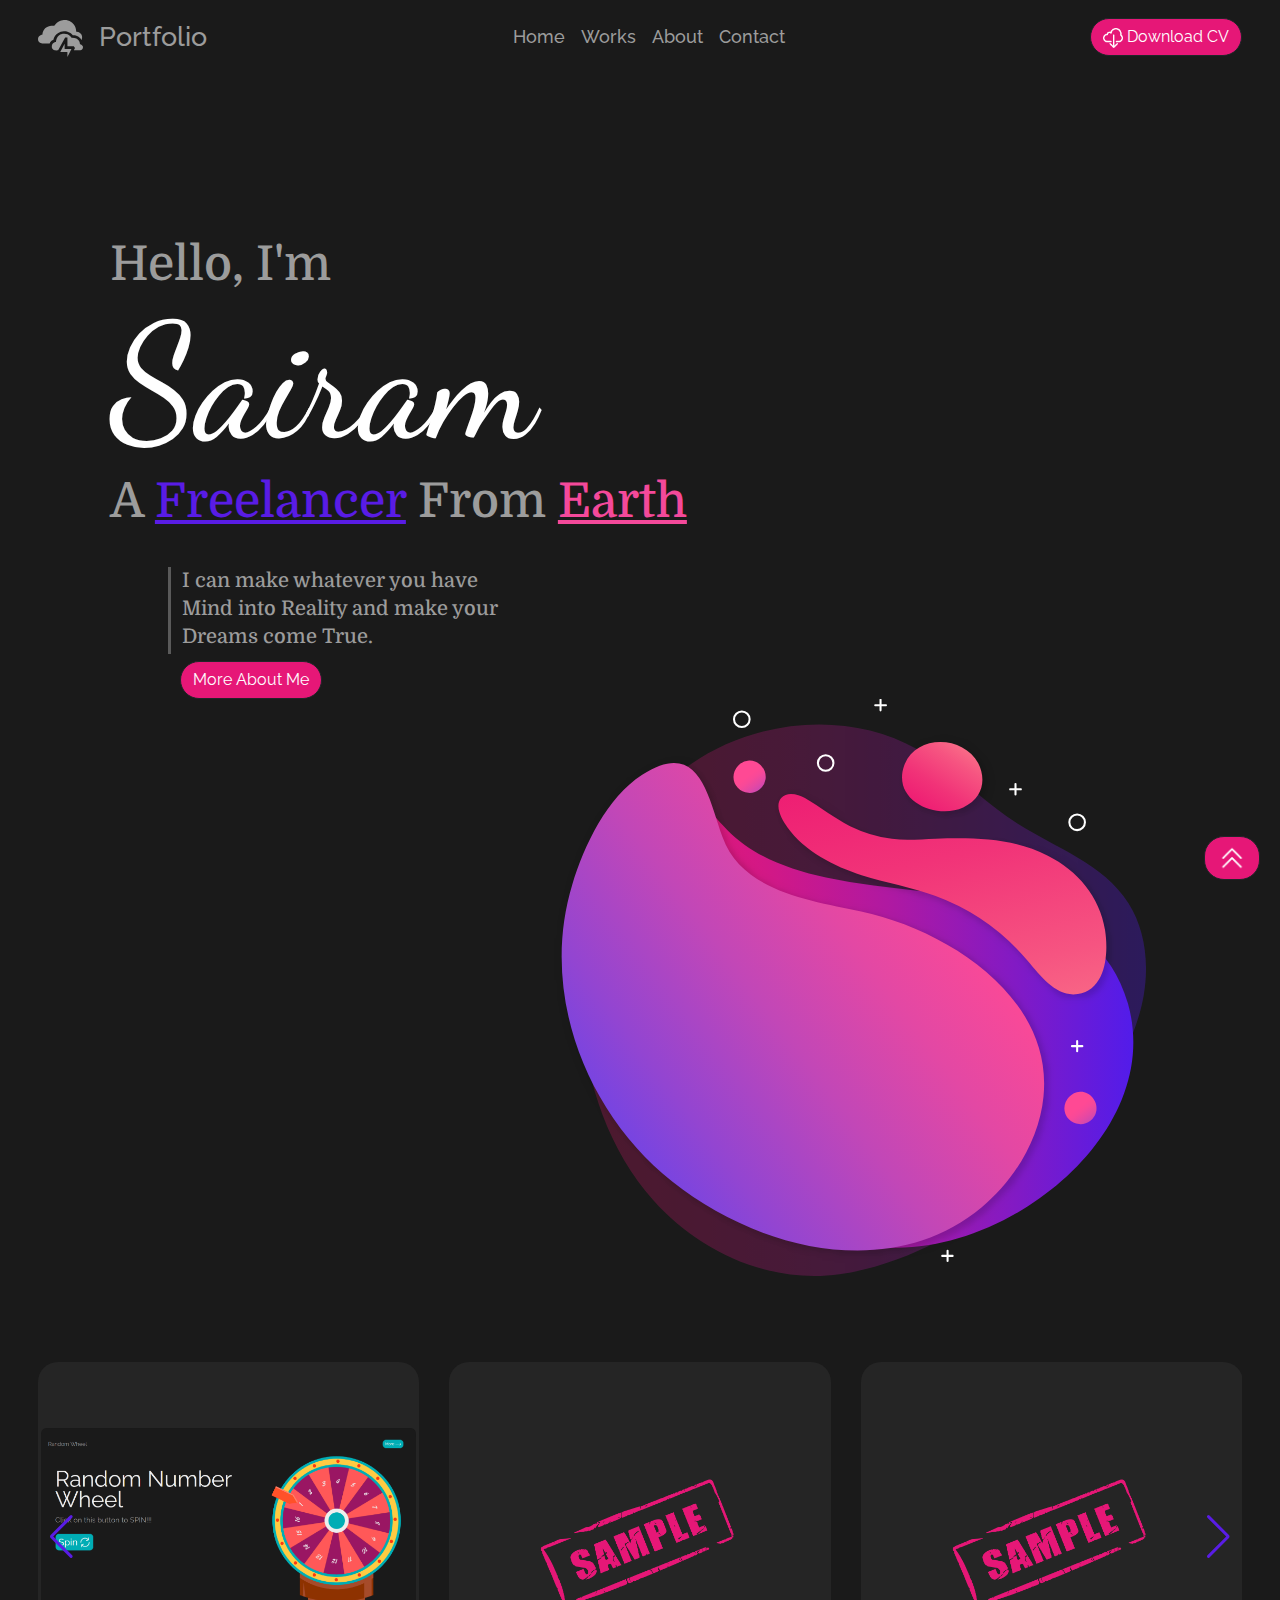
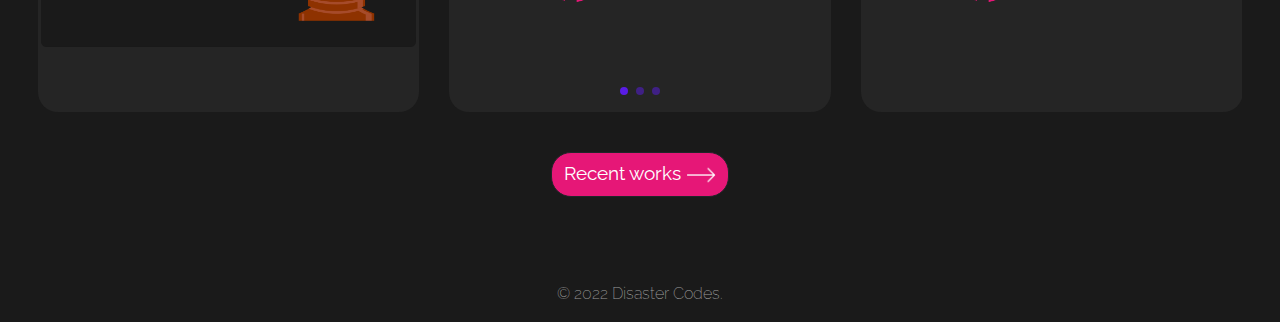
==== commit 3f414cf0: "Added Recent-Works" ====
--- a/index.html
+++ b/index.html
@@ -2,174 +2,193 @@
 <html lang="en">
 
 <head>
-    <meta charset="UTF-8">
-    <meta http-equiv="X-UA-Compatible" content="IE=edge">
-    <meta name="viewport" content="width=device-width, initial-scale=1.0">
-    <link rel="stylesheet" href="Script\Bootstrap-5.2.2\css\bootstrap.min.css">
-    <link rel="stylesheet" href="style.css">
-    <link rel="shortcut icon" href="Assets\favicon.ico" type="image/x-icon">
-    <script src="Script\Bootstrap-5.2.2\js\bootstrap.min.js"></script>
-    <link rel="preconnect" href="https://fonts.googleapis.com">
-    <link rel="preconnect" href="https://fonts.gstatic.com" crossorigin>
+  <meta charset="UTF-8">
+  <meta http-equiv="X-UA-Compatible" content="IE=edge">
+  <meta name="viewport" content="width=device-width, initial-scale=1.0">
+  <link rel="stylesheet" href="Script\Bootstrap-5.2.2\css\bootstrap.min.css">
+  <link rel="stylesheet" href="style.css">
+  <link rel="shortcut icon" href="Assets\favicon.ico" type="image/x-icon">
+  <script src="Script\Bootstrap-5.2.2\js\bootstrap.min.js"></script>
+  <link rel="preconnect" href="https://fonts.googleapis.com">
+  <link rel="preconnect" href="https://fonts.gstatic.com" crossorigin>
 
-    <!-- --------------------------------------Font--------------------------------------------- -->
-    <link
-        href="https://fonts.googleapis.com/css2?family=Dancing+Script:wght@400;500;600;700&family=Domine:wght@400;500;600;700&display=swap"
-        rel="stylesheet">
-    <link href="https://fonts.googleapis.com/css2?family=Raleway:ital,wght@0,100;0,300;0,400;1,100;1,400&display=swap" rel="stylesheet"> 
-    <!-- --------------------------------------Font--------------------------------------------- -->
-    <!-- --------------------------------------Swiper--------------------------------------------- -->
+  <!-- --------------------------------------Font--------------------------------------------- -->
+  <link
+    href="https://fonts.googleapis.com/css2?family=Dancing+Script:wght@400;500;600;700&family=Domine:wght@400;500;600;700&display=swap"
+    rel="stylesheet">
+  <link href="https://fonts.googleapis.com/css2?family=Raleway:ital,wght@0,100;0,300;0,400;1,100;1,400&display=swap"
+    rel="stylesheet">
+  <!-- --------------------------------------Font--------------------------------------------- -->
+  <!-- --------------------------------------Swiper--------------------------------------------- -->
 
-    <link rel="stylesheet" href="swiper.css">
-    <link rel="stylesheet" href="Script\Swiper-js\css\swiper-bundle.min.css">
-    <script src="Script\Swiper-js\js\swiper-bundle.min.js"></script>
+  <link rel="stylesheet" href="swiper.css">
+  <link rel="stylesheet" href="Script\Swiper-js\css\swiper-bundle.min.css">
+  <script src="Script\Swiper-js\js\swiper-bundle.min.js"></script>
 
-    <!-- --------------------------------------Swiper--------------------------------------------- -->
+  <!-- --------------------------------------Swiper--------------------------------------------- -->
 
 
-    <title>Portfolio</title>
+  <title>Portfolio</title>
 </head>
 
 <body>
-    <button class="btn btn-dark totop-btn" onclick="window.location.href='#Home';">
-        <img class="top-arrow-img" src="Assets\up-arrow.png" alt="up-arrow-img">
-    </button>
-    <section id="Home">
-        <nav class="navbar navbar-expand-lg" style="background-color: rgb(26, 26, 26) ;">
-            <div class="container-fluid fixed">
-                <a class="navbar-brand" href="/index.html">
-                    <img src="Assets\logo.svg" alt="logo" width="45" height="39">
-                </a>
-                <a class="navbar-brand nav-txt" href="/index.html">Portfolio</a>
-                <button class="navbar-toggler custom-toggler" type="button" data-bs-toggle="collapse"
-                    data-bs-target="#nav-item-collapse" aria-controls="navbarSupportedContent" aria-expanded="false"
-                    aria-label="Toggle navigation">
-                    <span class="navbar-toggler-icon "></span>
-                </button>
-                <div class="collapse navbar-collapse" id="nav-item-collapse">
-                    <div class="item-nav">
-                        <ul class="navbar-nav">
-                            <li class="nav-item">
-                                <a class="nav-link" href="#Home">Home</a>
-                            </li>
-                            <li class="nav-item">
-                                <a class="nav-link" href="#works-page">Works</a>
-                            </li>
-                            <li class="nav-item">
-                                <a class="nav-link" href="#about-page">About</a>
-                            </li>
-                            <li class="nav-item">
-                                <a class="nav-link" href="#contact-page">Contact</a>
-                            </li>
-                            <a class="nav-link" href=""> </a>
-                            </li>
+  <button class="btn btn-dark totop-btn" onclick="window.location.href='#Home';">
+    <img class="top-arrow-img" src="Assets\up-arrow.png" alt="up-arrow-img">
+  </button>
+  <section id="Home">
+    <nav class="navbar navbar-expand-lg" style="background-color: rgb(26, 26, 26) ;">
+      <div class="container-fluid fixed">
+        <a class="navbar-brand" href="/index.html">
+          <img src="Assets\logo.svg" alt="logo" width="45" height="39">
+        </a>
+        <a class="navbar-brand nav-txt" href="/index.html">Portfolio</a>
+        <button class="navbar-toggler custom-toggler" type="button" data-bs-toggle="collapse"
+          data-bs-target="#nav-item-collapse" aria-controls="navbarSupportedContent" aria-expanded="false"
+          aria-label="Toggle navigation">
+          <span class="navbar-toggler-icon "></span>
+        </button>
+        <div class="collapse navbar-collapse" id="nav-item-collapse">
+          <div class="item-nav">
+            <ul class="navbar-nav">
+              <li class="nav-item">
+                <a class="nav-link" href="#Home">Home</a>
+              </li>
+              <li class="nav-item">
+                <a class="nav-link" href="#works-page">Works</a>
+              </li>
+              <li class="nav-item">
+                <a class="nav-link" href="#about-page">About</a>
+              </li>
+              <li class="nav-item">
+                <a class="nav-link" href="#contact-page">Contact</a>
+              </li>
+              <a class="nav-link" href=""> </a>
+              </li>
+            </ul>
+          </div>
+          <button class="btn btn-dark common-btn" onclick="window.open('Assets\\Landing-img.svg')"><img
+              class="download-img" src="Assets\download-btn.png" alt=""> Download CV</button>
+        </div>
+      </div>
+    </nav>
+    <div class="landing container-fluid">
+      <div class="landing-txt">
+        <h4 class="sub-head" style="color: rgb(156, 156, 156);"> Hello, I'm</h4>
+        <h1 class="sub-name">Sairam</h1>
+        <h4 style="color: rgb(156, 156, 156);">A <span style="color: rgb(89,28,229);">Freelancer</span> From
+          <span style="color: #f4499a;">
+            Earth</span>
+        </h4>
+        <div class="sub-text" style="margin: 5% auto auto 10%;">
+          <div class="line" style="margin-right: 10px;height: 87px;width: 3px;"></div>
+          <h5 style="padding-left: 2.8%;">I can make whatever you have<br>
+            Mind into Reality and make your <br>
+            Dreams come True.</h5>
+          <button class="btn btn-dark common-btn" style="margin: 2px auto auto 12px;">More About Me</button>
+        </div>
+      </div>
+      <img class="landing-img" src="Assets\Landing-img.svg" alt="landing-img">
+    </div>
 
-                        </ul>
-                    </div>
-                    <button class="btn btn-dark common-btn" onclick="window.open('Assets\\Landing-img.svg')"><img
-                            class="download-img" src="Assets\download-btn.png" alt=""> Download CV</button>
-                </div>
+  </section>
+
+  <section id="works-page">
+    <div class="works container-fluid">
+      <div class="swiper mySwiper">
+        <div class="swiper-wrapper">
+          <div class="swiper-slide" onclick="window.open('https://26th-official.github.io/Random-wheel/')">
+            <div class="swiper-img">
+              <img class="" src="Assets\Swiper_1.png" alt="swiper-img">
             </div>
-        </nav>
-        <div class="landing container-fluid">
-            <div class="landing-txt">
-                <h4 class="sub-head" style="color: rgb(156, 156, 156);"> Hello, I'm</h4>
-                <h1 class="sub-name">Sairam</h1>
-                <h4 style="color: rgb(156, 156, 156);">A <span style="color: rgb(89,28,229);">Freelancer</span> From
-                    <span style="color: #f4499a;">
-                        Earth</span>
-                </h4>
-                <div class="sub-text" style="margin: 5% auto auto 10%;">
-                    <div class="line" style="margin-right: 10px;height: 87px;width: 3px;"></div>
-                    <h5 style="padding-left: 2.8%;">I can make whatever you have<br>
-                        Mind into Reality and make your <br>
-                        Dreams come True.</h5>
-                    <button class="btn btn-dark common-btn" style="margin: 2px auto auto 12px;">More About Me</button>
-                </div>
+          </div>
+          <div class="swiper-slide">
+            <div class="swiper-img">
+              <img class="" src="Assets\Swiper.png" alt="swiper-img">
             </div>
-            <img class="landing-img" src="Assets\Landing-img.svg" alt="landing-img">
+          </div>
+          <div class="swiper-slide">
+            <div class="swiper-img">
+              <img class="" src="Assets\Swiper.png" alt="swiper-img">
+            </div>
+          </div>
+          <div class="swiper-slide">
+            <div class="swiper-img">
+              <img class="" src="Assets\Swiper.png" alt="swiper-img">
+            </div>
+          </div>
+          <div class="swiper-slide">
+            <div class="swiper-img">
+              <img class="" src="Assets\Swiper.png" alt="swiper-img">
+            </div>
+          </div>
+          <div class="swiper-slide">
+            <div class="swiper-img">
+              <img class="" src="Assets\Swiper.png" alt="swiper-img">
+            </div>
+          </div>
+          <div class="swiper-slide">
+            <div class="swiper-img">
+              <img class="" src="Assets\Swiper.png" alt="swiper-img">
+            </div>
+          </div>
+          <div class="swiper-slide">
+            <div class="swiper-img">
+              <img class="" src="Assets\Swiper.png" alt="swiper-img">
+            </div>
+          </div>
+          <div class="swiper-slide">
+            <div class="swiper-img">
+              <img class="" src="Assets\Swiper.png" alt="swiper-img">
+            </div>
+          </div>
         </div>
-        
-    </section>
+        <div class="swiper-button-next"></div>
+        <div class="swiper-button-prev"></div>
+        <div class="swiper-pagination"></div>
+      </div>
+      <div class="text-center" style="margin: 40px auto 5px auto;">
+        <button class="btn btn-dark common-btn" style="font-size: 1.2rem;">Recent works
+          <img class="right-arrow" src="Assets\right-arrow.png" alt="arrow-img"></button>
+      </div>
 
-    <section id="works-page">
-        <div class="works container-fluid">
-            <div class="swiper mySwiper">
-                <div class="swiper-wrapper">
-                  <div class="swiper-slide" onclick=>
-                    <img src="Assets\Swiper.png" alt="swiper-img">
-                  </div>
-                  <div class="swiper-slide">
-                    <img src="Assets\Swiper.png" alt="swiper-img">
-                  </div>
-                  <div class="swiper-slide">
-                    <img src="Assets\Swiper.png" alt="swiper-img">
-                  </div>
-                  <div class="swiper-slide">
-                    <img src="Assets\Swiper.png" alt="swiper-img">
-                  </div>
-                  <div class="swiper-slide">
-                    <img src="Assets\Swiper.png" alt="swiper-img">
-                  </div>
-                  <div class="swiper-slide">
-                    <img src="Assets\Swiper.png" alt="swiper-img">
-                  </div>
-                  <div class="swiper-slide">
-                    <img src="Assets\Swiper.png" alt="swiper-img">
-                  </div>
-                  <div class="swiper-slide">
-                    <img src="Assets\Swiper.png" alt="swiper-img">
-                  </div>
-                  <div class="swiper-slide">
-                    <img src="Assets\Swiper.png" alt="swiper-img">
-                  </div>
-                </div>
-                <div class="swiper-button-next"></div>
-                <div class="swiper-button-prev"></div>
-                <div class="swiper-pagination"></div>
-              </div>
-              <div class="text-center" style="margin: 40px auto 5px auto;">
-                <button class="btn btn-dark common-btn" style="font-size: 1.2rem;">Recent works 
-                <img class="right-arrow" src="Assets\right-arrow.png" alt="arrow-img"></button>
-        </div>
+    </div>
+    <script>
+      var swiper = new Swiper(".mySwiper", {
+        slidesPerView: 3,
+        spaceBetween: 30,
+        slidesPerGroup: 3,
+        loop: true,
+        loopFillGroupWithBlank: true,
+        pagination: {
+          el: ".swiper-pagination",
+          clickable: true,
+        },
+        navigation: {
+          nextEl: ".swiper-button-next",
+          prevEl: ".swiper-button-prev",
+        },
+      });
+    </script>
+  </section>
 
-      </div>
-        <script>
-            var swiper = new Swiper(".mySwiper", {
-              slidesPerView: 3,
-              spaceBetween: 30,
-              slidesPerGroup: 3,
-              loop: true,
-              loopFillGroupWithBlank: true,
-              pagination: {
-                el: ".swiper-pagination",
-                clickable: true,
-              },
-              navigation: {
-                nextEl: ".swiper-button-next",
-                prevEl: ".swiper-button-prev",
-              },
-            });
-          </script>
-    </section>
+  <section id="contact-page">
+    <div class="contact container-fluid">
 
-    <section id="contact-page">
-        <div class="contact container-fluid">
+    </div>
+  </section>
 
-        </div>
-    </section>
-    
-    <section id="about-page">
-        <div class="about container-fluid">
+  <section id="about-page">
+    <div class="about container-fluid">
 
-        </div>
-    </section>
+    </div>
+  </section>
 
-    <section id="footer">
-      <div class="footer container-fluid">
-          <p style="padding-top: 10px;">© 2022 Disaster Codes.</p>
-      </div>
+  <section id="footer">
+    <div class="footer container-fluid">
+      <p style="padding-top: 10px;">© 2022 Disaster Codes.</p>
+    </div>
   </section>
 
 </body>
+
 </html>--- a/style.css
+++ b/style.css
@@ -158,6 +158,10 @@
     height: 30px;
 }
 
+.swiper-img{
+    margin: 3px;
+}
+
 
 
 /* -------------------------------------------------------------------------------- */
